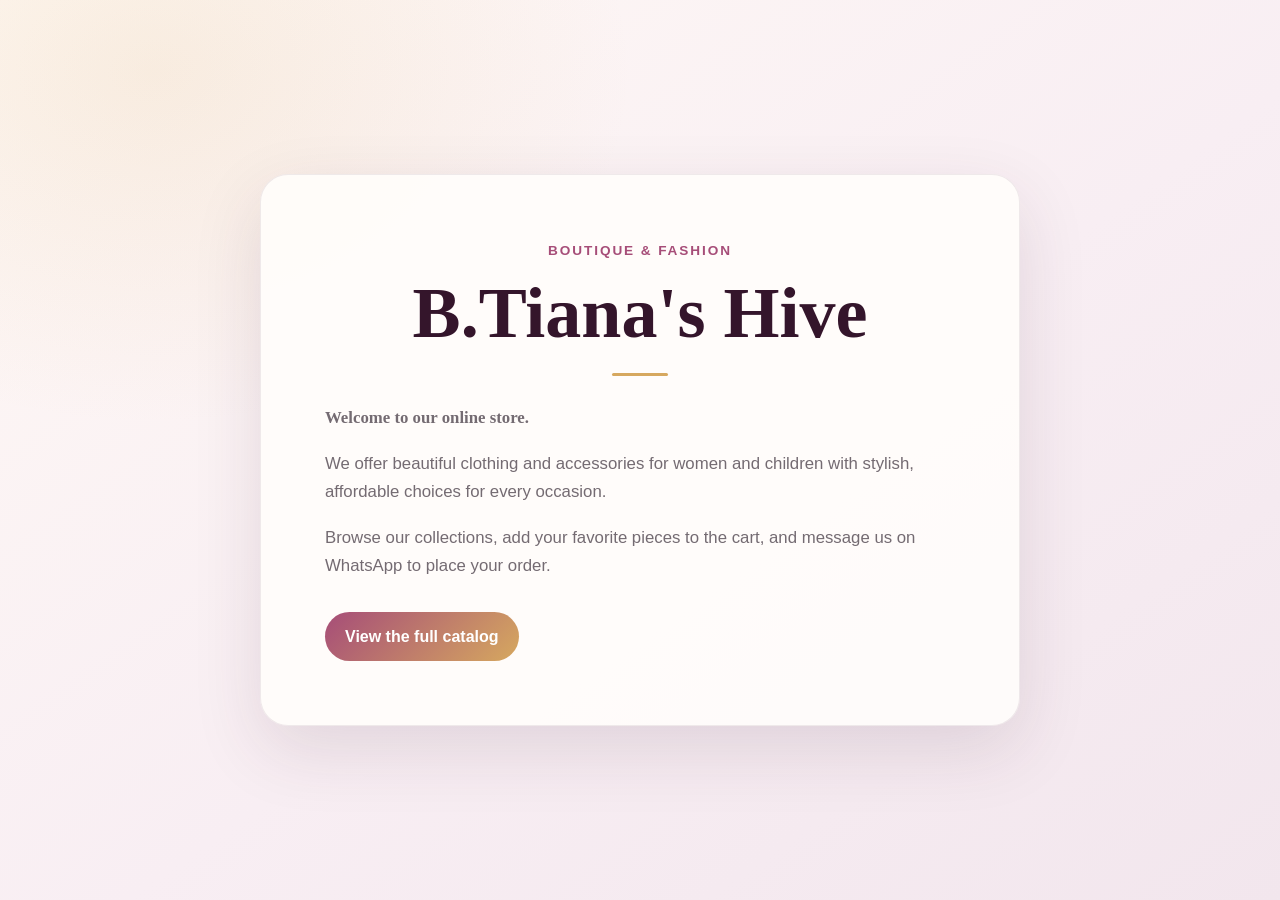
==== index.html @ dddfd959 "Add homepage for GitHub Pages and fix the landing page entry file" ====
<!DOCTYPE html>
<html lang="en">
  <head>
    <meta charset="UTF-8" />
    <meta name="viewport" content="width=device-width, initial-scale=1.0" />
    <title>B.Tiana's Hive</title>
    <link rel="stylesheet" href="style.css" />
  </head>
  <body>
    <div class="about-card">
      <p class="eyebrow">Boutique &amp; Fashion</p>
      <h1>B.Tiana's Hive</h1>
      <p class="welcome">Welcome to our online store.</p>
      <p>
        We offer beautiful clothing and accessories for women and children with
        stylish, affordable choices for every occasion.
      </p>
      <p>
        Browse our collections, add your favorite pieces to the cart, and message
        us on WhatsApp to place your order.
      </p>
      <a class="home-link" href="html.html">View the full catalog</a>
    </div>
  </body>
</html>
---- style.css ----
:root {
  color-scheme: light;
  --plum: #512344;
  --plum-deep: #34152b;
  --rose: #a64d78;
  --gold: #d6a85f;
  --ink: #322a30;
  --muted: #746b72;
}

* {
  box-sizing: border-box;
}

body {
  display: grid;
  min-height: 100vh;
  margin: 0;
  padding: 32px 20px;
  place-items: center;
  color: var(--ink);
  background:
    radial-gradient(ellipse at 12% 8%, rgb(214 168 95 / 14%), transparent 30rem),
    linear-gradient(145deg, #fff9f5 0%, #f8eef3 55%, #f2e6ed 100%);
  font-family: Arial, sans-serif;
  line-height: 1.7;
}

.about-card {
  width: min(100%, 760px);
  padding: clamp(28px, 7vw, 64px);
  border: 1px solid rgb(81 35 68 / 9%);
  border-radius: 28px;
  background: rgb(255 253 251 / 90%);
  box-shadow: 0 24px 70px rgb(68 33 54 / 12%);
}

.eyebrow {
  margin: 0 0 12px;
  color: var(--rose);
  font-size: 0.85rem;
  font-weight: 700;
  letter-spacing: 0.14em;
  text-align: center;
  text-transform: uppercase;
}

h1 {
  margin: 0;
  color: var(--plum-deep);
  font-family: Georgia, "Times New Roman", serif;
  font-size: clamp(2.6rem, 8vw, 4.5rem);
  line-height: 1.1;
  text-align: center;
}

h1::after {
  display: block;
  width: 56px;
  height: 3px;
  margin: 20px auto 28px;
  border-radius: 3px;
  background: var(--gold);
  content: "";
}

.about-card > p:not(.eyebrow) {
  color: var(--muted);
  font-size: 1.05rem;
}

.about-card .welcome {
  color: var(--plum);
  font-family: Georgia, "Times New Roman", serif;
  font-size: 1.35rem;
  font-weight: 700;
}

.home-link {
  display: inline-block;
  margin-top: 14px;
  padding: 11px 20px;
  border-radius: 999px;
  background: linear-gradient(135deg, var(--rose), var(--gold));
  color: #fff;
  font-weight: 700;
  text-decoration: none;
  transition: transform 180ms ease, box-shadow 180ms ease;
}

.home-link:hover,
.home-link:focus-visible {
  transform: translateY(-2px);
  box-shadow: 0 10px 22px rgb(166 77 120 / 25%);
}
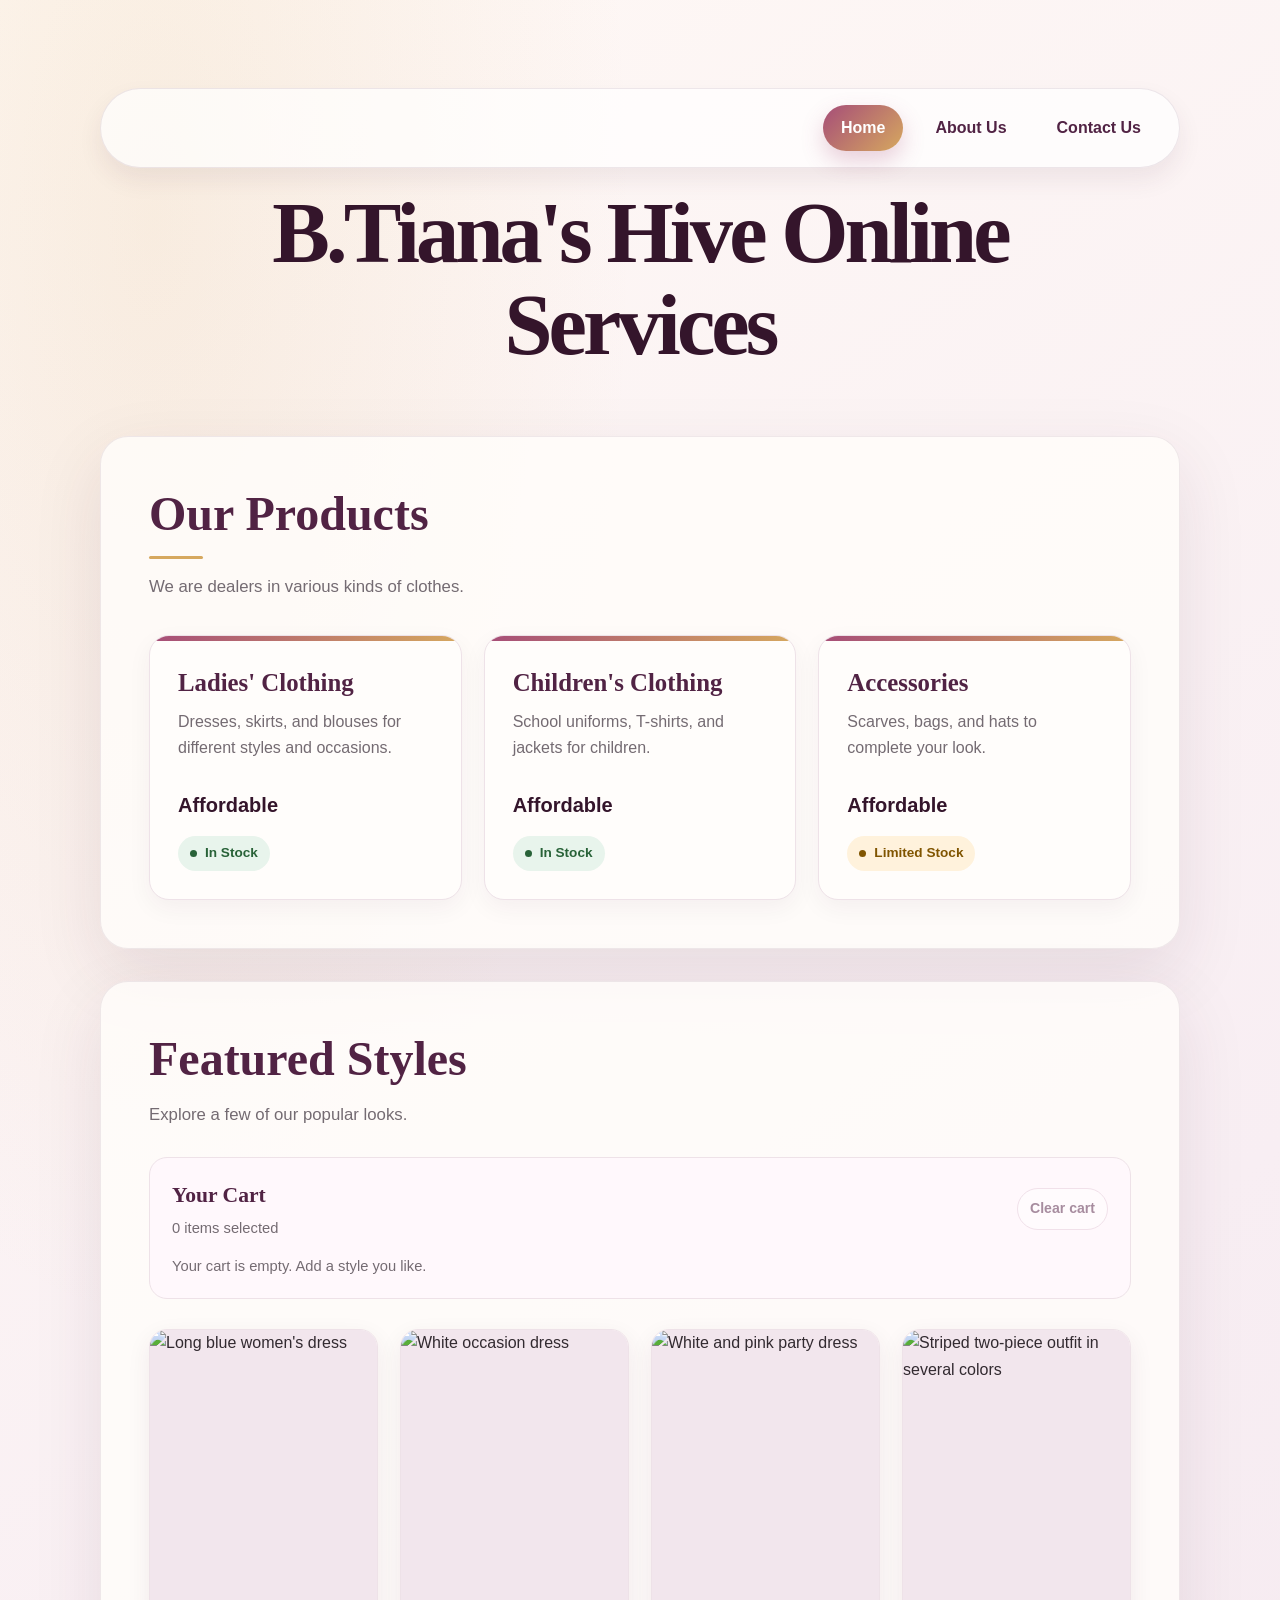
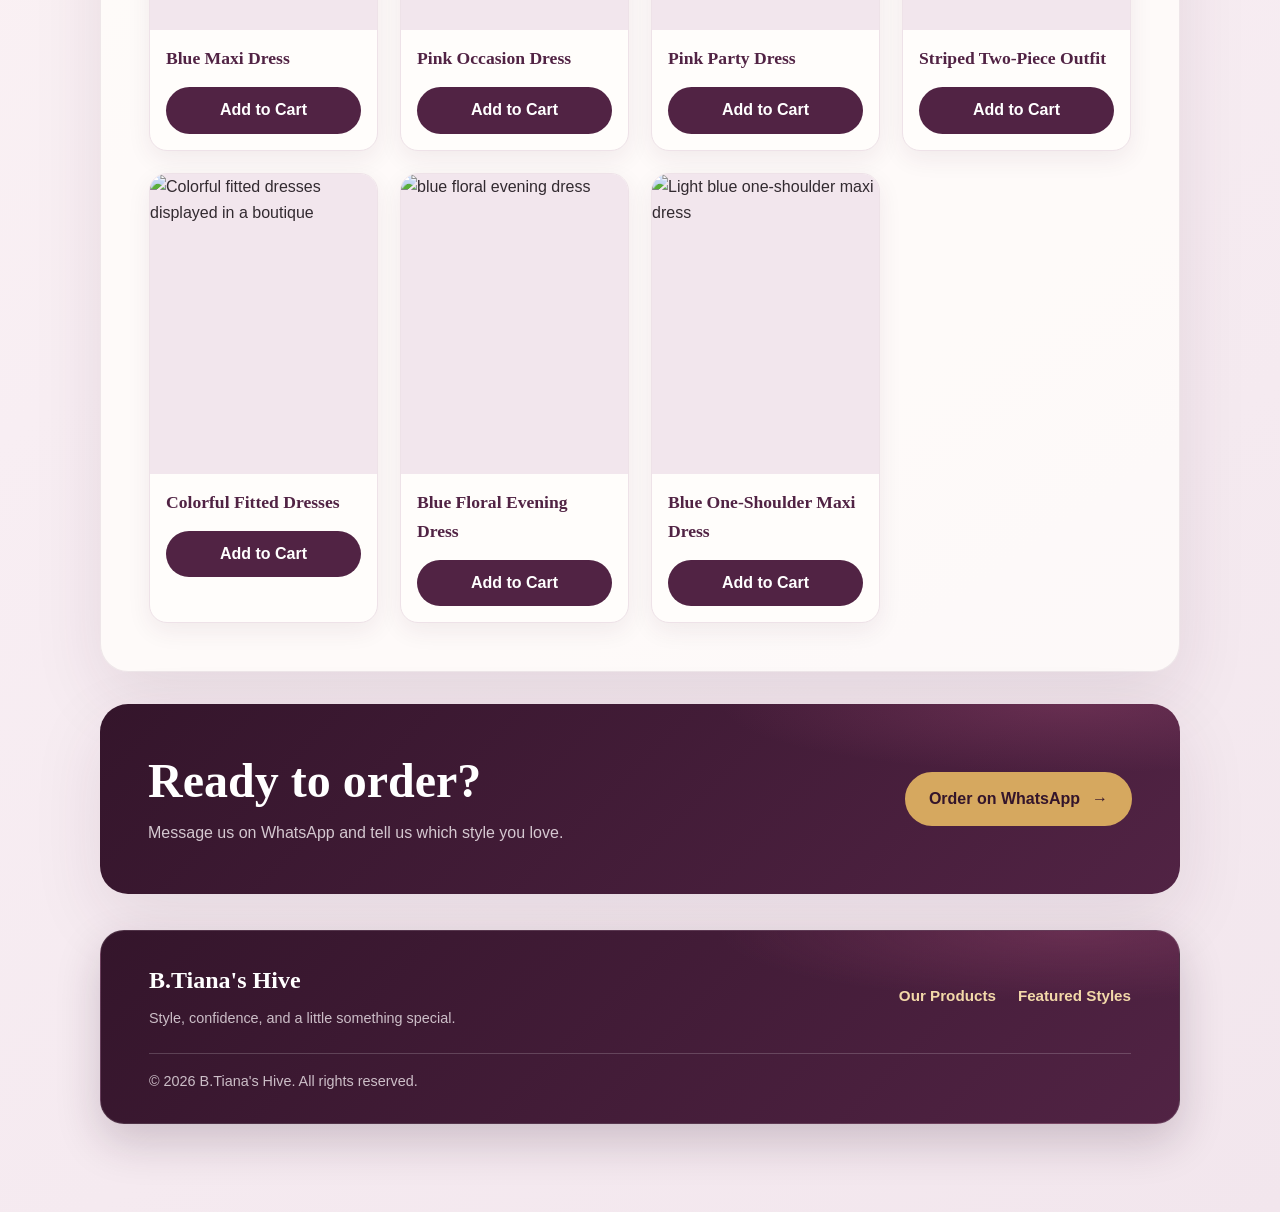
==== commit b2000e94: "Add files via upload" ====
--- a/index.html
+++ b/index.html
@@ -1,25 +1,168 @@
-<!DOCTYPE html>
-<html lang="en">
-  <head>
-    <meta charset="UTF-8" />
-    <meta name="viewport" content="width=device-width, initial-scale=1.0" />
-    <title>B.Tiana's Hive</title>
-    <link rel="stylesheet" href="style.css" />
-  </head>
-  <body>
-    <div class="about-card">
-      <p class="eyebrow">Boutique &amp; Fashion</p>
-      <h1>B.Tiana's Hive</h1>
-      <p class="welcome">Welcome to our online store.</p>
-      <p>
-        We offer beautiful clothing and accessories for women and children with
-        stylish, affordable choices for every occasion.
-      </p>
-      <p>
-        Browse our collections, add your favorite pieces to the cart, and message
-        us on WhatsApp to place your order.
-      </p>
-      <a class="home-link" href="html.html">View the full catalog</a>
-    </div>
-  </body>
-</html>
+
+<!DOCTYPE html>
+<html lang="en">
+  <head>
+    <link rel="stylesheet" href="script%20.css" />
+    <meta charset="UTF-8" />
+    <meta name="viewport" content="width=device-width, initial-scale=1.0" />    
+    <title>B.Tiana's Hive</title>
+  </head>
+  <body>
+    <nav class="main-nav" aria-label="Main navigation">
+      <a class="nav-link active" href="#home">Home</a>
+      <a class="nav-link" href="About%20Us.html">About Us</a>
+      <a class="nav-link" href="#contact">Contact Us</a>
+    </nav>
+
+    <main id="home">
+
+
+
+      <h1>B.Tiana's Hive Online Services    </h1>
+
+      <section aria-labelledby="products-heading">
+        <h2 id="products-heading">Our Products</h2>
+        <p>We are dealers in various kinds of clothes.</p>
+
+        <div class="product-cards">
+          <article class="product-card">
+            <h3>Ladies' Clothing</h3>
+            <p>Dresses, skirts, and blouses for different styles and occasions.</p>
+            <p class="product-price">Affordable</p>
+            <span class="product-availability">In Stock</span>
+          </article>
+
+          <article class="product-card">
+            <h3>Children's Clothing</h3>
+            <p>School uniforms, T-shirts, and jackets for children.</p>
+            <p class="product-price">Affordable</p>
+            <span class="product-availability">In Stock</span>
+          </article>
+
+          <article class="product-card">
+            <h3>Accessories</h3>
+            <p>Scarves, bags, and hats to complete your look.</p>
+            <p class="product-price">Affordable</p>
+            <span class="product-availability limited">Limited Stock</span>
+          </article>
+        </div>
+      </section>
+
+      <section class="gallery-section" aria-labelledby="gallery-heading">
+        <h2 id="gallery-heading">Featured Styles</h2>
+        <p>Explore a few of our popular looks.</p>
+
+        <aside class="cart-panel" aria-labelledby="cart-heading">
+          <div class="cart-header">
+            <div>
+              <h3 id="cart-heading">Your Cart</h3>
+              <p><span id="cart-count">0</span> items selected</p>
+            </div>
+            <button class="clear-cart" id="clear-cart" type="button" disabled>
+              Clear cart
+            </button>
+          </div>
+          <ul class="cart-items" id="cart-items" aria-live="polite">
+            <li class="cart-empty">Your cart is empty. Add a style you like.</li>
+          </ul>
+        </aside>
+
+        <div class="photo-gallery">
+          <figure class="gallery-card" data-product="Blue Maxi Dress">
+            <img
+              src="images/IMG-20260617-WA0013.jpg"
+              alt="Long blue women's dress"
+              loading="lazy"
+            />
+            <figcaption>Blue Maxi Dress</figcaption>
+            <button class="add-to-cart" type="button">Add to Cart</button>
+          </figure>
+          <figure class="gallery-card" data-product="Pink Occasion Dress">
+            <img
+              src="images/IMG-20260617-WA0014.jpg"
+              alt="White occasion dress"
+              loading="lazy"
+            />
+            <figcaption>Pink Occasion Dress</figcaption>
+            <button class="add-to-cart" type="button">Add to Cart</button>
+          </figure>
+          <figure class="gallery-card" data-product="Pink Party Dress">
+            <img
+              src="images/IMG-20260617-WA0015.jpg"
+              alt="White and pink party dress"
+              loading="lazy"
+            />
+            <figcaption>Pink Party Dress</figcaption>
+            <button class="add-to-cart" type="button">Add to Cart</button>
+          </figure>
+          <figure class="gallery-card" data-product="Striped Two-Piece Outfit">
+            <img
+              src="images/IMG-20260617-WA0016.jpg"
+              alt="Striped two-piece outfit in several colors"
+              loading="lazy"
+            />
+            <figcaption>Striped Two-Piece Outfit</figcaption>
+            <button class="add-to-cart" type="button">Add to Cart</button>
+          </figure>
+          <figure class="gallery-card" data-product="Colorful Fitted Dresses">
+            <img
+              src="images/IMG-20260617-WA0017.jpg"
+              alt="Colorful fitted dresses displayed in a boutique"
+              loading="lazy"
+            />
+            <figcaption>Colorful Fitted Dresses</figcaption>
+            <button class="add-to-cart" type="button">Add to Cart</button>
+          </figure>
+          <figure class="gallery-card" data-product="Blue Floral Evening Dress">
+            <img
+              src="images/IMG-20260617-WA0020.jpg"
+              alt="blue floral evening dress"
+              loading="lazy"
+            />
+            <figcaption>Blue Floral Evening Dress</figcaption>
+            <button class="add-to-cart" type="button">Add to Cart</button>
+          </figure>
+          <figure class="gallery-card" data-product="Blue One-Shoulder Maxi Dress">
+            <img
+              src="images/IMG-20260617-WA0021.jpg"
+              alt="Light blue one-shoulder maxi dress"
+              loading="lazy"
+            />
+            <figcaption>Blue One-Shoulder Maxi Dress</figcaption>
+            <button class="add-to-cart" type="button">Add to Cart</button>
+          </figure>
+        </div>
+      </section>
+
+      <section class="order-section" aria-labelledby="order-heading">
+        <div>
+          <h2 id="order-heading">Ready to order?</h2>
+          <p>Message us on WhatsApp and tell us which style you love.</p>
+        </div>
+        <a
+          class="order-button"
+          href="https://wa.me/256705757648?text=Hello%20B.Tiana%27s%20Hive%2C%20I%27d%20like%20to%20place%20an%20order."
+          target="_blank"
+          rel="noopener noreferrer"
+        >
+          Order on WhatsApp <span aria-hidden="true">&rarr;</span>
+        </a>
+      </section>
+    </main>
+
+
+    <footer class="site-footer">
+      <div class="footer-brand">
+        <a class="footer-logo" href="#">B.Tiana's Hive</a>
+        <p>Style, confidence, and a little something special.</p>
+      </div>
+      <nav class="footer-links" aria-label="Footer navigation">
+        <a href="#products-heading">Our Products</a>
+        <a href="#gallery-heading">Featured Styles</a>
+      </nav>
+      <p class="footer-copyright">&copy; 2026 B.Tiana's Hive. All rights reserved.</p>
+    </footer>
+
+    <script src="syle.js" defer></script>
+  </body>
+</html>
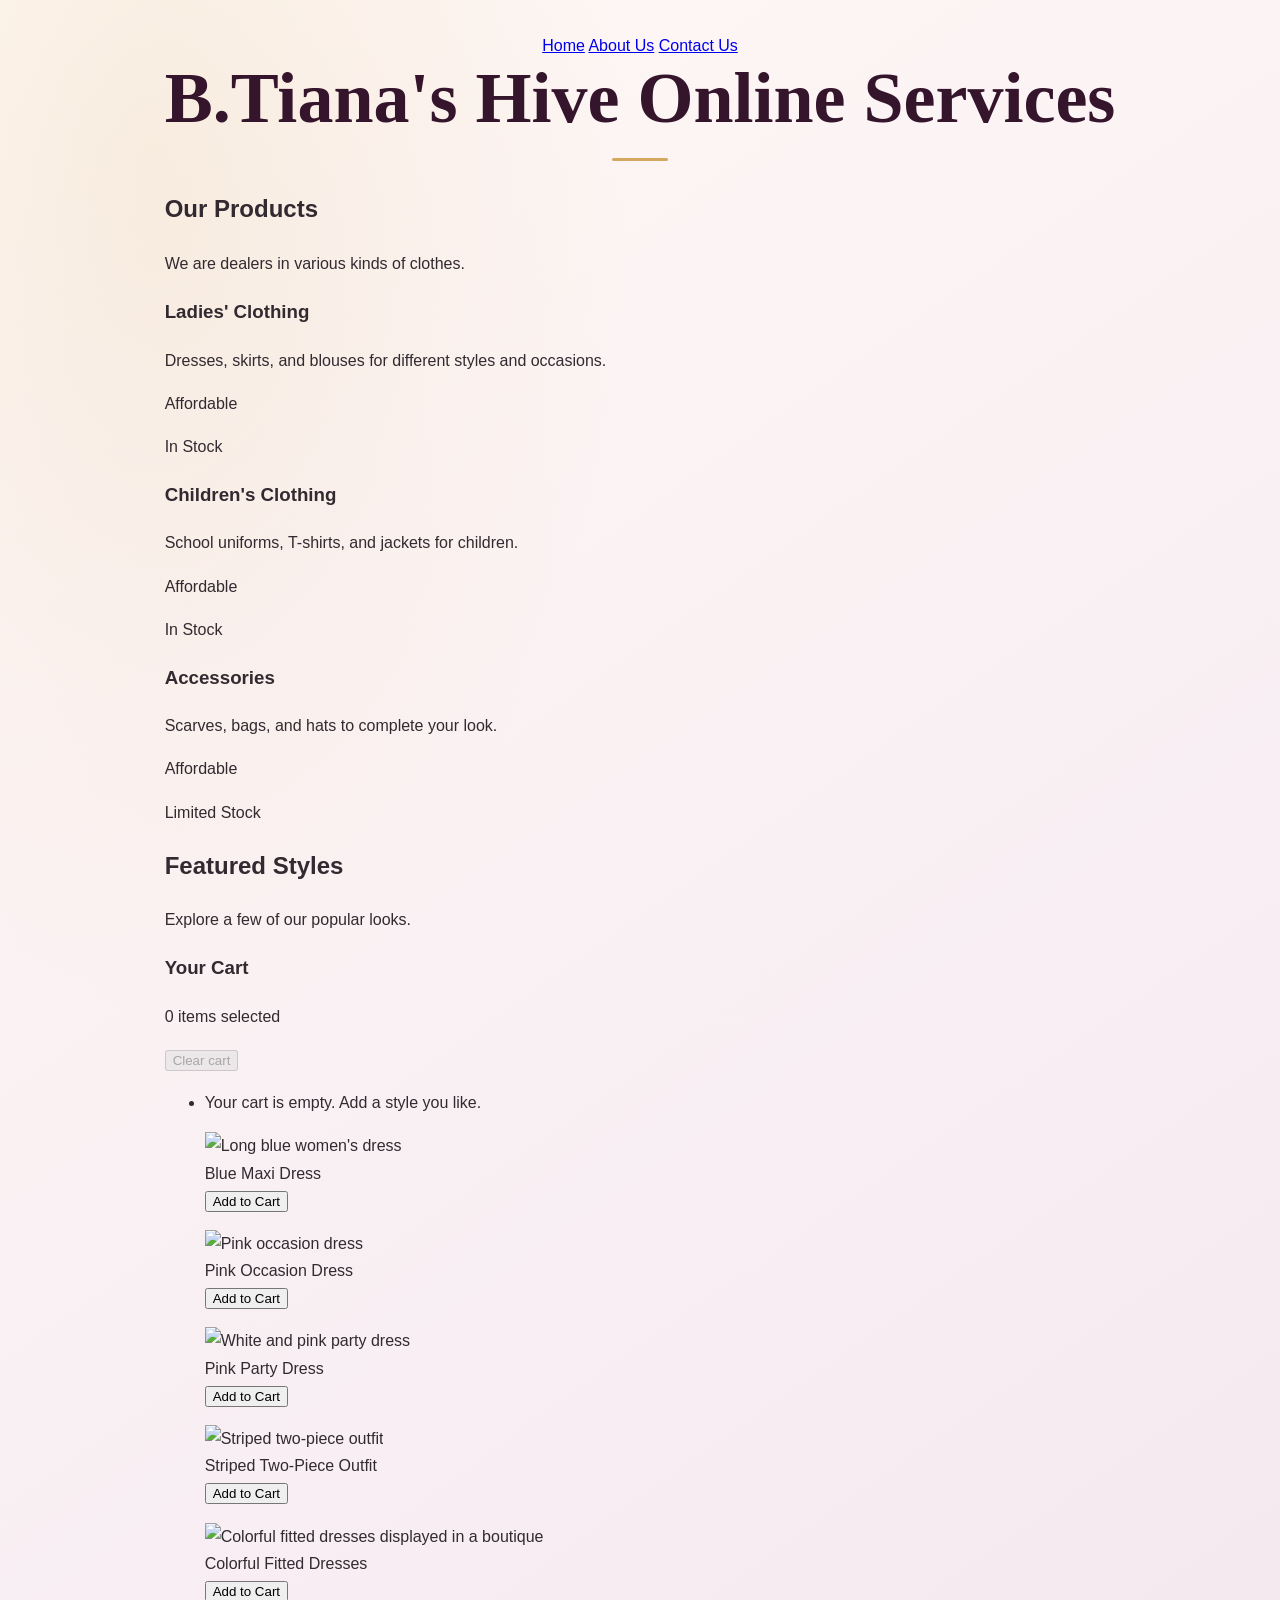
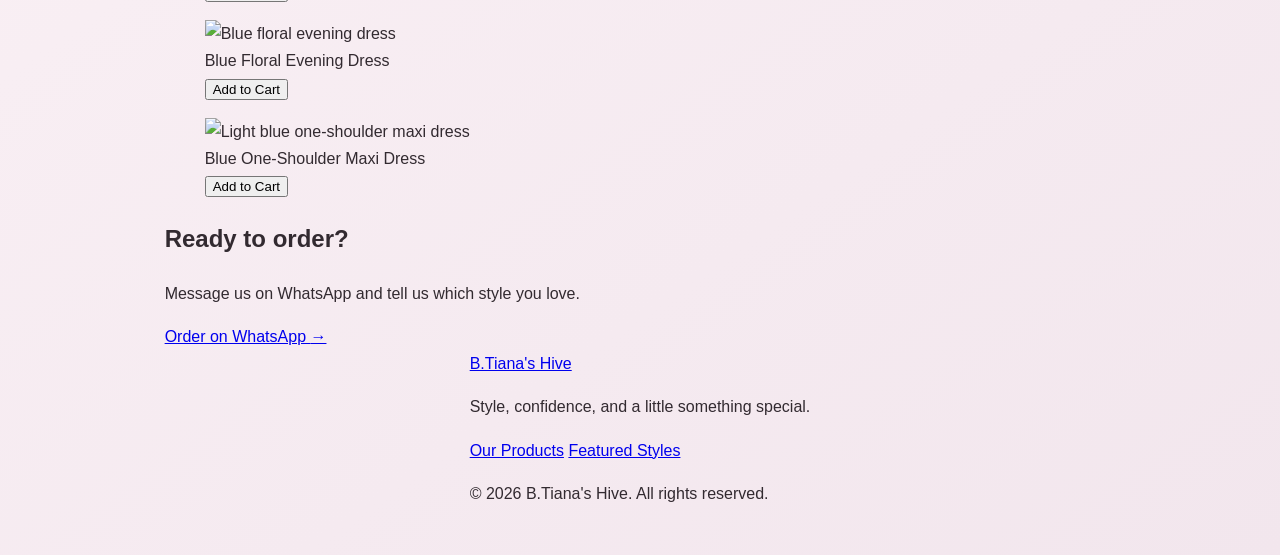
==== commit 29b31862: "Fix broken GitHub Pages links, broken stylesheet/script references, and add a working cart script fo" ====
--- a/index.html
+++ b/index.html
@@ -1,168 +1,163 @@
-
-<!DOCTYPE html>
-<html lang="en">
-  <head>
-    <link rel="stylesheet" href="script%20.css" />
-    <meta charset="UTF-8" />
-    <meta name="viewport" content="width=device-width, initial-scale=1.0" />    
-    <title>B.Tiana's Hive</title>
-  </head>
-  <body>
-    <nav class="main-nav" aria-label="Main navigation">
-      <a class="nav-link active" href="#home">Home</a>
-      <a class="nav-link" href="About%20Us.html">About Us</a>
-      <a class="nav-link" href="#contact">Contact Us</a>
-    </nav>
-
-    <main id="home">
-
-
-
-      <h1>B.Tiana's Hive Online Services    </h1>
-
-      <section aria-labelledby="products-heading">
-        <h2 id="products-heading">Our Products</h2>
-        <p>We are dealers in various kinds of clothes.</p>
-
-        <div class="product-cards">
-          <article class="product-card">
-            <h3>Ladies' Clothing</h3>
-            <p>Dresses, skirts, and blouses for different styles and occasions.</p>
-            <p class="product-price">Affordable</p>
-            <span class="product-availability">In Stock</span>
-          </article>
-
-          <article class="product-card">
-            <h3>Children's Clothing</h3>
-            <p>School uniforms, T-shirts, and jackets for children.</p>
-            <p class="product-price">Affordable</p>
-            <span class="product-availability">In Stock</span>
-          </article>
-
-          <article class="product-card">
-            <h3>Accessories</h3>
-            <p>Scarves, bags, and hats to complete your look.</p>
-            <p class="product-price">Affordable</p>
-            <span class="product-availability limited">Limited Stock</span>
-          </article>
-        </div>
-      </section>
-
-      <section class="gallery-section" aria-labelledby="gallery-heading">
-        <h2 id="gallery-heading">Featured Styles</h2>
-        <p>Explore a few of our popular looks.</p>
-
-        <aside class="cart-panel" aria-labelledby="cart-heading">
-          <div class="cart-header">
-            <div>
-              <h3 id="cart-heading">Your Cart</h3>
-              <p><span id="cart-count">0</span> items selected</p>
-            </div>
-            <button class="clear-cart" id="clear-cart" type="button" disabled>
-              Clear cart
-            </button>
-          </div>
-          <ul class="cart-items" id="cart-items" aria-live="polite">
-            <li class="cart-empty">Your cart is empty. Add a style you like.</li>
-          </ul>
-        </aside>
-
-        <div class="photo-gallery">
-          <figure class="gallery-card" data-product="Blue Maxi Dress">
-            <img
-              src="images/IMG-20260617-WA0013.jpg"
-              alt="Long blue women's dress"
-              loading="lazy"
-            />
-            <figcaption>Blue Maxi Dress</figcaption>
-            <button class="add-to-cart" type="button">Add to Cart</button>
-          </figure>
-          <figure class="gallery-card" data-product="Pink Occasion Dress">
-            <img
-              src="images/IMG-20260617-WA0014.jpg"
-              alt="White occasion dress"
-              loading="lazy"
-            />
-            <figcaption>Pink Occasion Dress</figcaption>
-            <button class="add-to-cart" type="button">Add to Cart</button>
-          </figure>
-          <figure class="gallery-card" data-product="Pink Party Dress">
-            <img
-              src="images/IMG-20260617-WA0015.jpg"
-              alt="White and pink party dress"
-              loading="lazy"
-            />
-            <figcaption>Pink Party Dress</figcaption>
-            <button class="add-to-cart" type="button">Add to Cart</button>
-          </figure>
-          <figure class="gallery-card" data-product="Striped Two-Piece Outfit">
-            <img
-              src="images/IMG-20260617-WA0016.jpg"
-              alt="Striped two-piece outfit in several colors"
-              loading="lazy"
-            />
-            <figcaption>Striped Two-Piece Outfit</figcaption>
-            <button class="add-to-cart" type="button">Add to Cart</button>
-          </figure>
-          <figure class="gallery-card" data-product="Colorful Fitted Dresses">
-            <img
-              src="images/IMG-20260617-WA0017.jpg"
-              alt="Colorful fitted dresses displayed in a boutique"
-              loading="lazy"
-            />
-            <figcaption>Colorful Fitted Dresses</figcaption>
-            <button class="add-to-cart" type="button">Add to Cart</button>
-          </figure>
-          <figure class="gallery-card" data-product="Blue Floral Evening Dress">
-            <img
-              src="images/IMG-20260617-WA0020.jpg"
-              alt="blue floral evening dress"
-              loading="lazy"
-            />
-            <figcaption>Blue Floral Evening Dress</figcaption>
-            <button class="add-to-cart" type="button">Add to Cart</button>
-          </figure>
-          <figure class="gallery-card" data-product="Blue One-Shoulder Maxi Dress">
-            <img
-              src="images/IMG-20260617-WA0021.jpg"
-              alt="Light blue one-shoulder maxi dress"
-              loading="lazy"
-            />
-            <figcaption>Blue One-Shoulder Maxi Dress</figcaption>
-            <button class="add-to-cart" type="button">Add to Cart</button>
-          </figure>
-        </div>
-      </section>
-
-      <section class="order-section" aria-labelledby="order-heading">
-        <div>
-          <h2 id="order-heading">Ready to order?</h2>
-          <p>Message us on WhatsApp and tell us which style you love.</p>
-        </div>
-        <a
-          class="order-button"
-          href="https://wa.me/256705757648?text=Hello%20B.Tiana%27s%20Hive%2C%20I%27d%20like%20to%20place%20an%20order."
-          target="_blank"
-          rel="noopener noreferrer"
-        >
-          Order on WhatsApp <span aria-hidden="true">&rarr;</span>
-        </a>
-      </section>
-    </main>
-
-
-    <footer class="site-footer">
-      <div class="footer-brand">
-        <a class="footer-logo" href="#">B.Tiana's Hive</a>
-        <p>Style, confidence, and a little something special.</p>
-      </div>
-      <nav class="footer-links" aria-label="Footer navigation">
-        <a href="#products-heading">Our Products</a>
-        <a href="#gallery-heading">Featured Styles</a>
-      </nav>
-      <p class="footer-copyright">&copy; 2026 B.Tiana's Hive. All rights reserved.</p>
-    </footer>
-
-    <script src="syle.js" defer></script>
-  </body>
-</html>+<!DOCTYPE html>
+<html lang="en">
+  <head>
+    <meta charset="UTF-8" />
+    <meta name="viewport" content="width=device-width, initial-scale=1.0" />
+    <link rel="stylesheet" href="style.css" />
+    <title>B.Tiana's Hive</title>
+  </head>
+  <body>
+    <nav class="main-nav" aria-label="Main navigation">
+      <a class="nav-link active" href="#home">Home</a>
+      <a class="nav-link" href="About%20Us.html">About Us</a>
+      <a class="nav-link" href="#contact">Contact Us</a>
+    </nav>
+
+    <main id="home">
+      <h1>B.Tiana's Hive Online Services</h1>
+
+      <section aria-labelledby="products-heading">
+        <h2 id="products-heading">Our Products</h2>
+        <p>We are dealers in various kinds of clothes.</p>
+
+        <div class="product-cards">
+          <article class="product-card">
+            <h3>Ladies' Clothing</h3>
+            <p>Dresses, skirts, and blouses for different styles and occasions.</p>
+            <p class="product-price">Affordable</p>
+            <span class="product-availability">In Stock</span>
+          </article>
+
+          <article class="product-card">
+            <h3>Children's Clothing</h3>
+            <p>School uniforms, T-shirts, and jackets for children.</p>
+            <p class="product-price">Affordable</p>
+            <span class="product-availability">In Stock</span>
+          </article>
+
+          <article class="product-card">
+            <h3>Accessories</h3>
+            <p>Scarves, bags, and hats to complete your look.</p>
+            <p class="product-price">Affordable</p>
+            <span class="product-availability limited">Limited Stock</span>
+          </article>
+        </div>
+      </section>
+
+      <section class="gallery-section" aria-labelledby="gallery-heading">
+        <h2 id="gallery-heading">Featured Styles</h2>
+        <p>Explore a few of our popular looks.</p>
+
+        <aside class="cart-panel" aria-labelledby="cart-heading">
+          <div class="cart-header">
+            <div>
+              <h3 id="cart-heading">Your Cart</h3>
+              <p><span id="cart-count">0</span> items selected</p>
+            </div>
+            <button class="clear-cart" id="clear-cart" type="button" disabled>
+              Clear cart
+            </button>
+          </div>
+          <ul class="cart-items" id="cart-items" aria-live="polite">
+            <li class="cart-empty">Your cart is empty. Add a style you like.</li>
+          </ul>
+        </aside>
+
+        <div class="photo-gallery">
+          <figure class="gallery-card" data-product="Blue Maxi Dress">
+            <img
+              src="https://images.unsplash.com/photo-1524504388940-b1c1722653e1?auto=format&fit=crop&w=900&q=80"
+              alt="Long blue women's dress"
+              loading="lazy"
+            />
+            <figcaption>Blue Maxi Dress</figcaption>
+            <button class="add-to-cart" type="button">Add to Cart</button>
+          </figure>
+          <figure class="gallery-card" data-product="Pink Occasion Dress">
+            <img
+              src="https://images.unsplash.com/photo-1496747611176-843222e1e57c?auto=format&fit=crop&w=900&q=80"
+              alt="Pink occasion dress"
+              loading="lazy"
+            />
+            <figcaption>Pink Occasion Dress</figcaption>
+            <button class="add-to-cart" type="button">Add to Cart</button>
+          </figure>
+          <figure class="gallery-card" data-product="Pink Party Dress">
+            <img
+              src="https://images.unsplash.com/photo-1529139574466-a303027c1d8b?auto=format&fit=crop&w=900&q=80"
+              alt="White and pink party dress"
+              loading="lazy"
+            />
+            <figcaption>Pink Party Dress</figcaption>
+            <button class="add-to-cart" type="button">Add to Cart</button>
+          </figure>
+          <figure class="gallery-card" data-product="Striped Two-Piece Outfit">
+            <img
+              src="https://images.unsplash.com/photo-1483985988355-763728e1935b?auto=format&fit=crop&w=900&q=80"
+              alt="Striped two-piece outfit"
+              loading="lazy"
+            />
+            <figcaption>Striped Two-Piece Outfit</figcaption>
+            <button class="add-to-cart" type="button">Add to Cart</button>
+          </figure>
+          <figure class="gallery-card" data-product="Colorful Fitted Dresses">
+            <img
+              src="https://images.unsplash.com/photo-1521572267360-ee0c2909d518?auto=format&fit=crop&w=900&q=80"
+              alt="Colorful fitted dresses displayed in a boutique"
+              loading="lazy"
+            />
+            <figcaption>Colorful Fitted Dresses</figcaption>
+            <button class="add-to-cart" type="button">Add to Cart</button>
+          </figure>
+          <figure class="gallery-card" data-product="Blue Floral Evening Dress">
+            <img
+              src="https://images.unsplash.com/photo-1515886657613-9f3515b0c78f?auto=format&fit=crop&w=900&q=80"
+              alt="Blue floral evening dress"
+              loading="lazy"
+            />
+            <figcaption>Blue Floral Evening Dress</figcaption>
+            <button class="add-to-cart" type="button">Add to Cart</button>
+          </figure>
+          <figure class="gallery-card" data-product="Blue One-Shoulder Maxi Dress">
+            <img
+              src="https://images.unsplash.com/photo-1529130333804-8e5d37ff5461?auto=format&fit=crop&w=900&q=80"
+              alt="Light blue one-shoulder maxi dress"
+              loading="lazy"
+            />
+            <figcaption>Blue One-Shoulder Maxi Dress</figcaption>
+            <button class="add-to-cart" type="button">Add to Cart</button>
+          </figure>
+        </div>
+      </section>
+
+      <section class="order-section" id="contact" aria-labelledby="order-heading">
+        <div>
+          <h2 id="order-heading">Ready to order?</h2>
+          <p>Message us on WhatsApp and tell us which style you love.</p>
+        </div>
+        <a
+          class="order-button"
+          href="https://wa.me/256705757648?text=Hello%20B.Tiana%27s%20Hive%2C%20I%27d%20like%20to%20place%20an%20order."
+          target="_blank"
+          rel="noopener noreferrer"
+        >
+          Order on WhatsApp <span aria-hidden="true">&rarr;</span>
+        </a>
+      </section>
+    </main>
+
+    <footer class="site-footer">
+      <div class="footer-brand">
+        <a class="footer-logo" href="#">B.Tiana's Hive</a>
+        <p>Style, confidence, and a little something special.</p>
+      </div>
+      <nav class="footer-links" aria-label="Footer navigation">
+        <a href="#products-heading">Our Products</a>
+        <a href="#gallery-heading">Featured Styles</a>
+      </nav>
+      <p class="footer-copyright">&copy; 2026 B.Tiana's Hive. All rights reserved.</p>
+    </footer>
+
+    <script src="script.js" defer></script>
+  </body>
+</html>
--- a/style.css
+++ b/style.css
@@ -0,0 +1,95 @@
+:root {
+  color-scheme: light;
+  --plum: #512344;
+  --plum-deep: #34152b;
+  --rose: #a64d78;
+  --gold: #d6a85f;
+  --ink: #322a30;
+  --muted: #746b72;
+}
+
+* {
+  box-sizing: border-box;
+}
+
+body {
+  display: grid;
+  min-height: 100vh;
+  margin: 0;
+  padding: 32px 20px;
+  place-items: center;
+  color: var(--ink);
+  background:
+    radial-gradient(ellipse at 12% 8%, rgb(214 168 95 / 14%), transparent 30rem),
+    linear-gradient(145deg, #fff9f5 0%, #f8eef3 55%, #f2e6ed 100%);
+  font-family: Arial, sans-serif;
+  line-height: 1.7;
+}
+
+.about-card {
+  width: min(100%, 760px);
+  padding: clamp(28px, 7vw, 64px);
+  border: 1px solid rgb(81 35 68 / 9%);
+  border-radius: 28px;
+  background: rgb(255 253 251 / 90%);
+  box-shadow: 0 24px 70px rgb(68 33 54 / 12%);
+}
+
+.eyebrow {
+  margin: 0 0 12px;
+  color: var(--rose);
+  font-size: 0.85rem;
+  font-weight: 700;
+  letter-spacing: 0.14em;
+  text-align: center;
+  text-transform: uppercase;
+}
+
+h1 {
+  margin: 0;
+  color: var(--plum-deep);
+  font-family: Georgia, "Times New Roman", serif;
+  font-size: clamp(2.6rem, 8vw, 4.5rem);
+  line-height: 1.1;
+  text-align: center;
+}
+
+h1::after {
+  display: block;
+  width: 56px;
+  height: 3px;
+  margin: 20px auto 28px;
+  border-radius: 3px;
+  background: var(--gold);
+  content: "";
+}
+
+.about-card > p:not(.eyebrow) {
+  color: var(--muted);
+  font-size: 1.05rem;
+}
+
+.about-card .welcome {
+  color: var(--plum);
+  font-family: Georgia, "Times New Roman", serif;
+  font-size: 1.35rem;
+  font-weight: 700;
+}
+
+.home-link {
+  display: inline-block;
+  margin-top: 14px;
+  padding: 11px 20px;
+  border-radius: 999px;
+  background: linear-gradient(135deg, var(--rose), var(--gold));
+  color: #fff;
+  font-weight: 700;
+  text-decoration: none;
+  transition: transform 180ms ease, box-shadow 180ms ease;
+}
+
+.home-link:hover,
+.home-link:focus-visible {
+  transform: translateY(-2px);
+  box-shadow: 0 10px 22px rgb(166 77 120 / 25%);
+}
